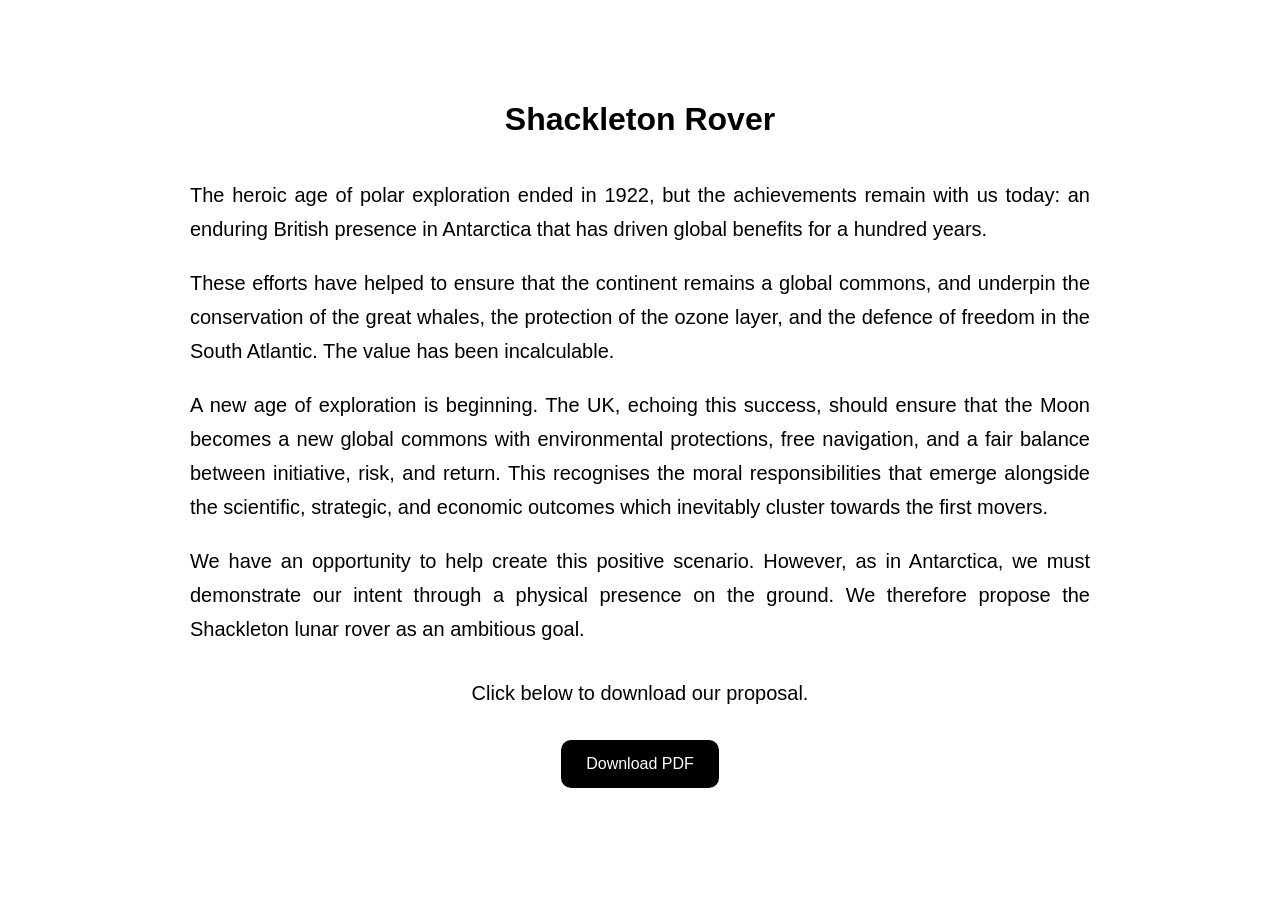
==== index.html @ 672e3918 "Update index.html" ====
<!DOCTYPE html>
<html>
<head>
  <title>Shackleton Rover</title>
  <meta name="viewport" content="width=device-width, initial-scale=1.0">
</head>
<body style="font-family: Arial; margin: 0; padding: 80px; background: white;">

  <div style="max-width: 900px; margin: 0 auto;">
    <h1 style="text-align: center; margin-bottom: 40px;">Shackleton Rover</h1>

    <div style="text-align: justify; line-height: 1.7; font-size: 20px;">
      <p>
        The heroic age of polar exploration ended in 1922, but the achievements remain with us today: an enduring British presence in Antarctica that has driven global benefits for a hundred years.
      </p>

      <p>
        These efforts have helped to ensure that the continent remains a global commons, and underpin the conservation of the great whales, the protection of the ozone layer, and the defence of freedom in the South Atlantic. The value has been incalculable.
      </p>

      <p>
        A new age of exploration is beginning. The UK, echoing this success, should ensure that the Moon becomes a new global commons with environmental protections, free navigation, and a fair balance between initiative, risk, and return. This recognises the moral responsibilities that emerge alongside the scientific, strategic, and economic outcomes which inevitably cluster towards the first movers.
      </p>

      <p>
        We have an opportunity to help create this positive scenario. However, as in Antarctica, we must demonstrate our intent through a physical presence on the ground. We therefore propose the Shackleton lunar rover as an ambitious goal.
      </p>

      <p style="text-align: center; margin-top: 30px;">
        Click below to download our proposal.
      </p>
    </div>

    <div style="text-align: center; margin-top: 30px;">
      <a href="PublicBriefing.pdf" download style="
        display: inline-block;
        padding: 15px 25px;
        background: black;
        color: white;
        text-decoration: none;
        border-radius: 10px;
      ">
        Download PDF
      </a>
    </div>
  </div>

</body>
</html>
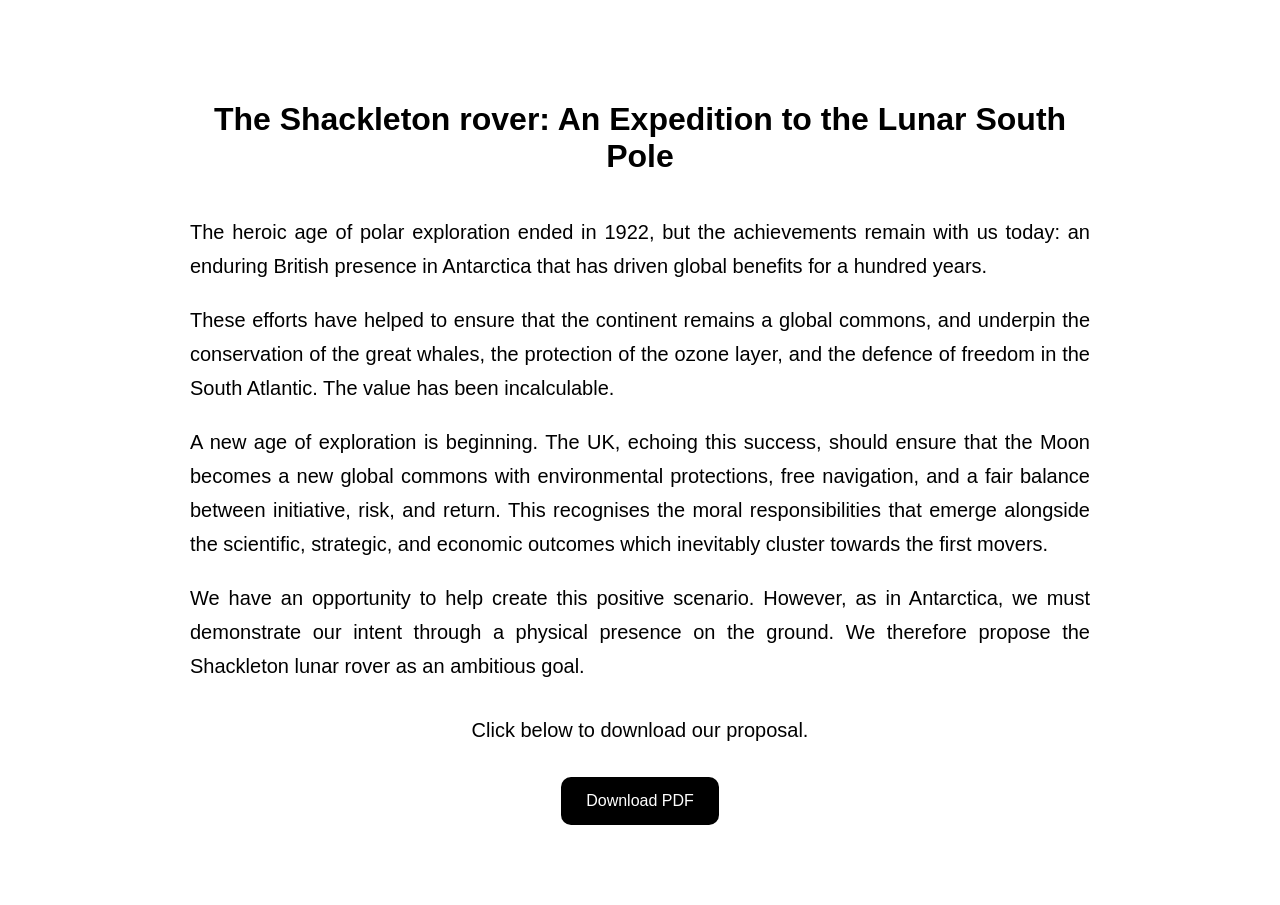
==== commit adfead70: "Update index.html" ====
--- a/index.html
+++ b/index.html
@@ -1,13 +1,13 @@
 <!DOCTYPE html>
 <html>
 <head>
-  <title>Shackleton Rover</title>
+  <title>The Shackleton rover:  An Expedition to the Lunar South Pole</title>
   <meta name="viewport" content="width=device-width, initial-scale=1.0">
 </head>
 <body style="font-family: Arial; margin: 0; padding: 80px; background: white;">
 
   <div style="max-width: 900px; margin: 0 auto;">
-    <h1 style="text-align: center; margin-bottom: 40px;">Shackleton Rover</h1>
+    <h1 style="text-align: center; margin-bottom: 40px;">The Shackleton rover:  An Expedition to the Lunar South Pole</h1>
 
     <div style="text-align: justify; line-height: 1.7; font-size: 20px;">
       <p>
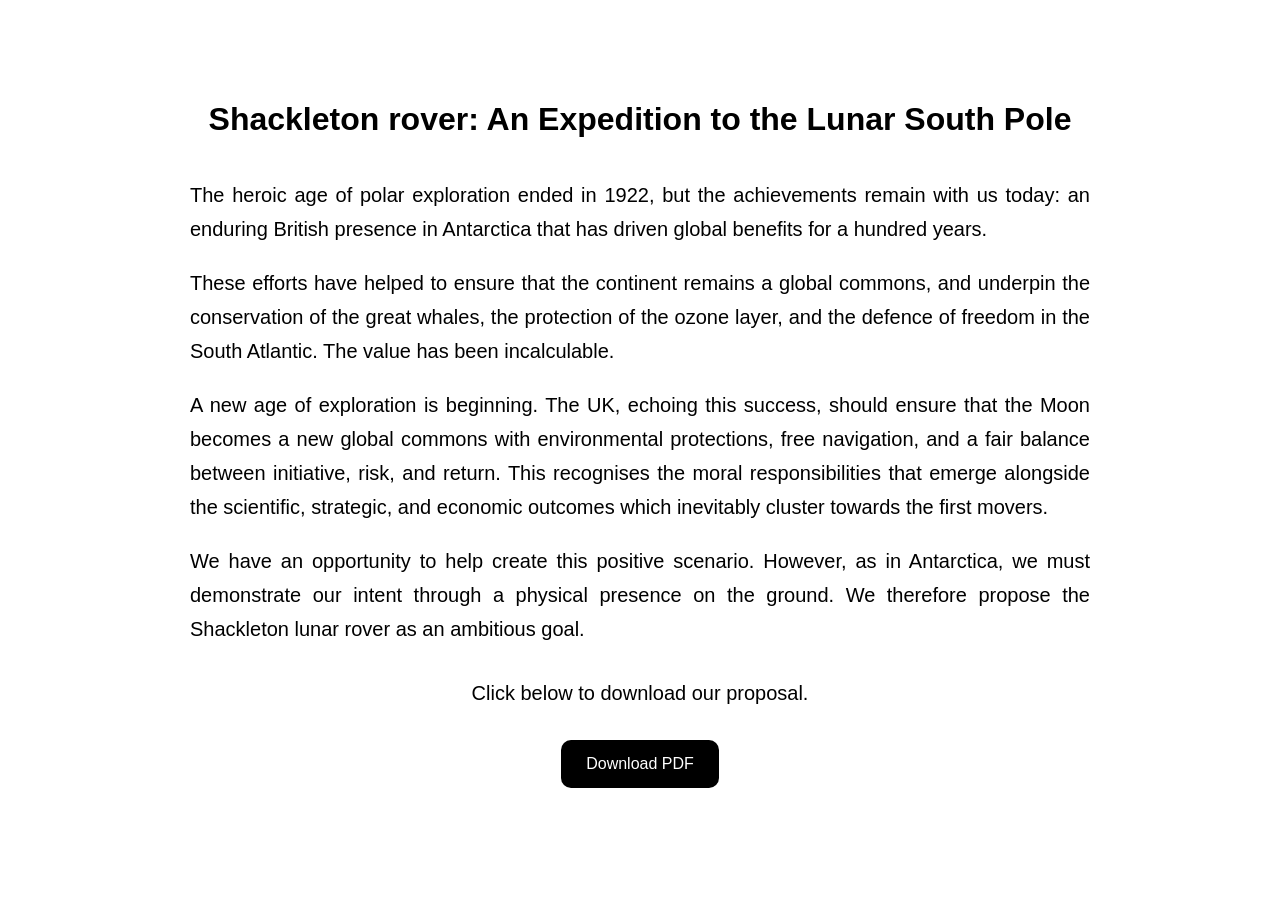
==== commit c6086a1c: "Update index.html" ====
--- a/index.html
+++ b/index.html
@@ -1,13 +1,13 @@
 <!DOCTYPE html>
 <html>
 <head>
-  <title>The Shackleton rover:  An Expedition to the Lunar South Pole</title>
+  <title>Shackleton rover:  An Expedition to the Lunar South Pole</title>
   <meta name="viewport" content="width=device-width, initial-scale=1.0">
 </head>
 <body style="font-family: Arial; margin: 0; padding: 80px; background: white;">
 
   <div style="max-width: 900px; margin: 0 auto;">
-    <h1 style="text-align: center; margin-bottom: 40px;">The Shackleton rover:  An Expedition to the Lunar South Pole</h1>
+    <h1 style="text-align: center; margin-bottom: 40px;">Shackleton rover:  An Expedition to the Lunar South Pole</h1>
 
     <div style="text-align: justify; line-height: 1.7; font-size: 20px;">
       <p>
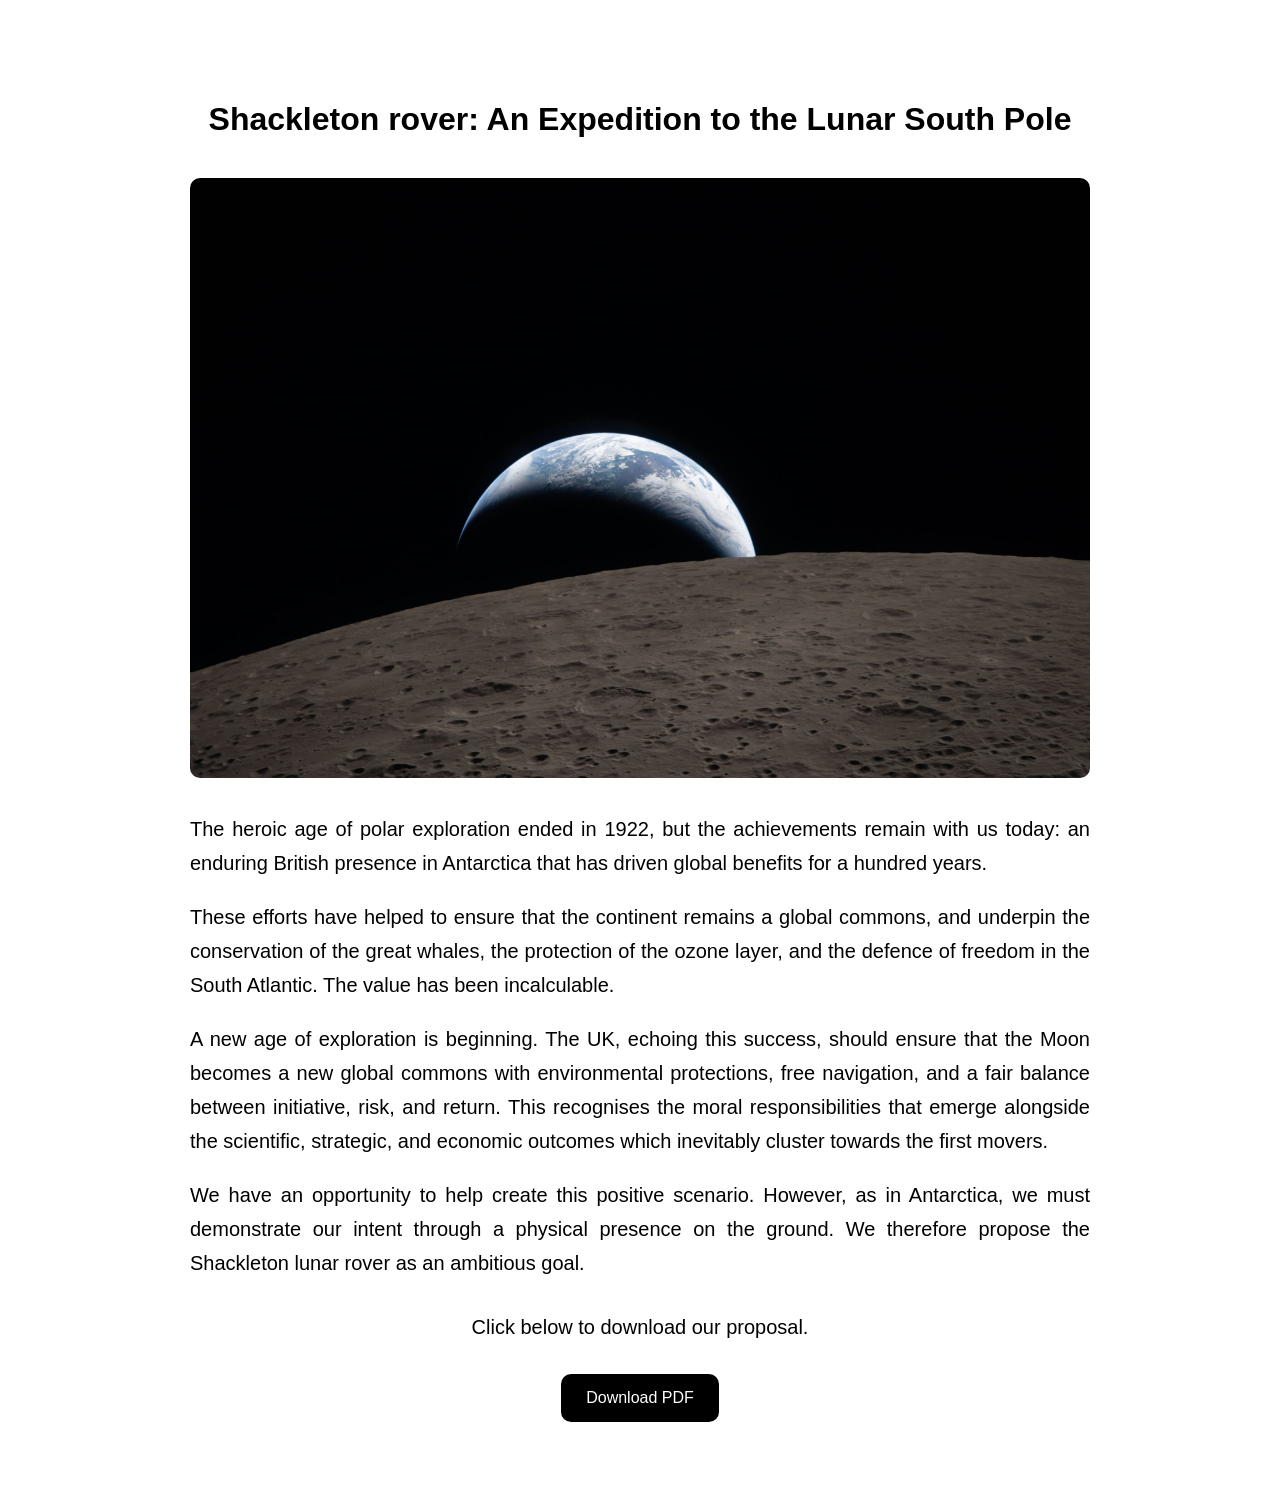
==== commit 2ea426ea: "Update index.html" ====
--- a/index.html
+++ b/index.html
@@ -8,7 +8,13 @@
 
   <div style="max-width: 900px; margin: 0 auto;">
     <h1 style="text-align: center; margin-bottom: 40px;">Shackleton rover:  An Expedition to the Lunar South Pole</h1>
-
+<div style="text-align: center; margin-bottom: 30px;">
+  <img src="earthrise.jpg" alt="NASA image" style="
+    max-width: 100%;
+    height: auto;
+    border-radius: 10px;
+  ">
+</div>
     <div style="text-align: justify; line-height: 1.7; font-size: 20px;">
       <p>
         The heroic age of polar exploration ended in 1922, but the achievements remain with us today: an enduring British presence in Antarctica that has driven global benefits for a hundred years.
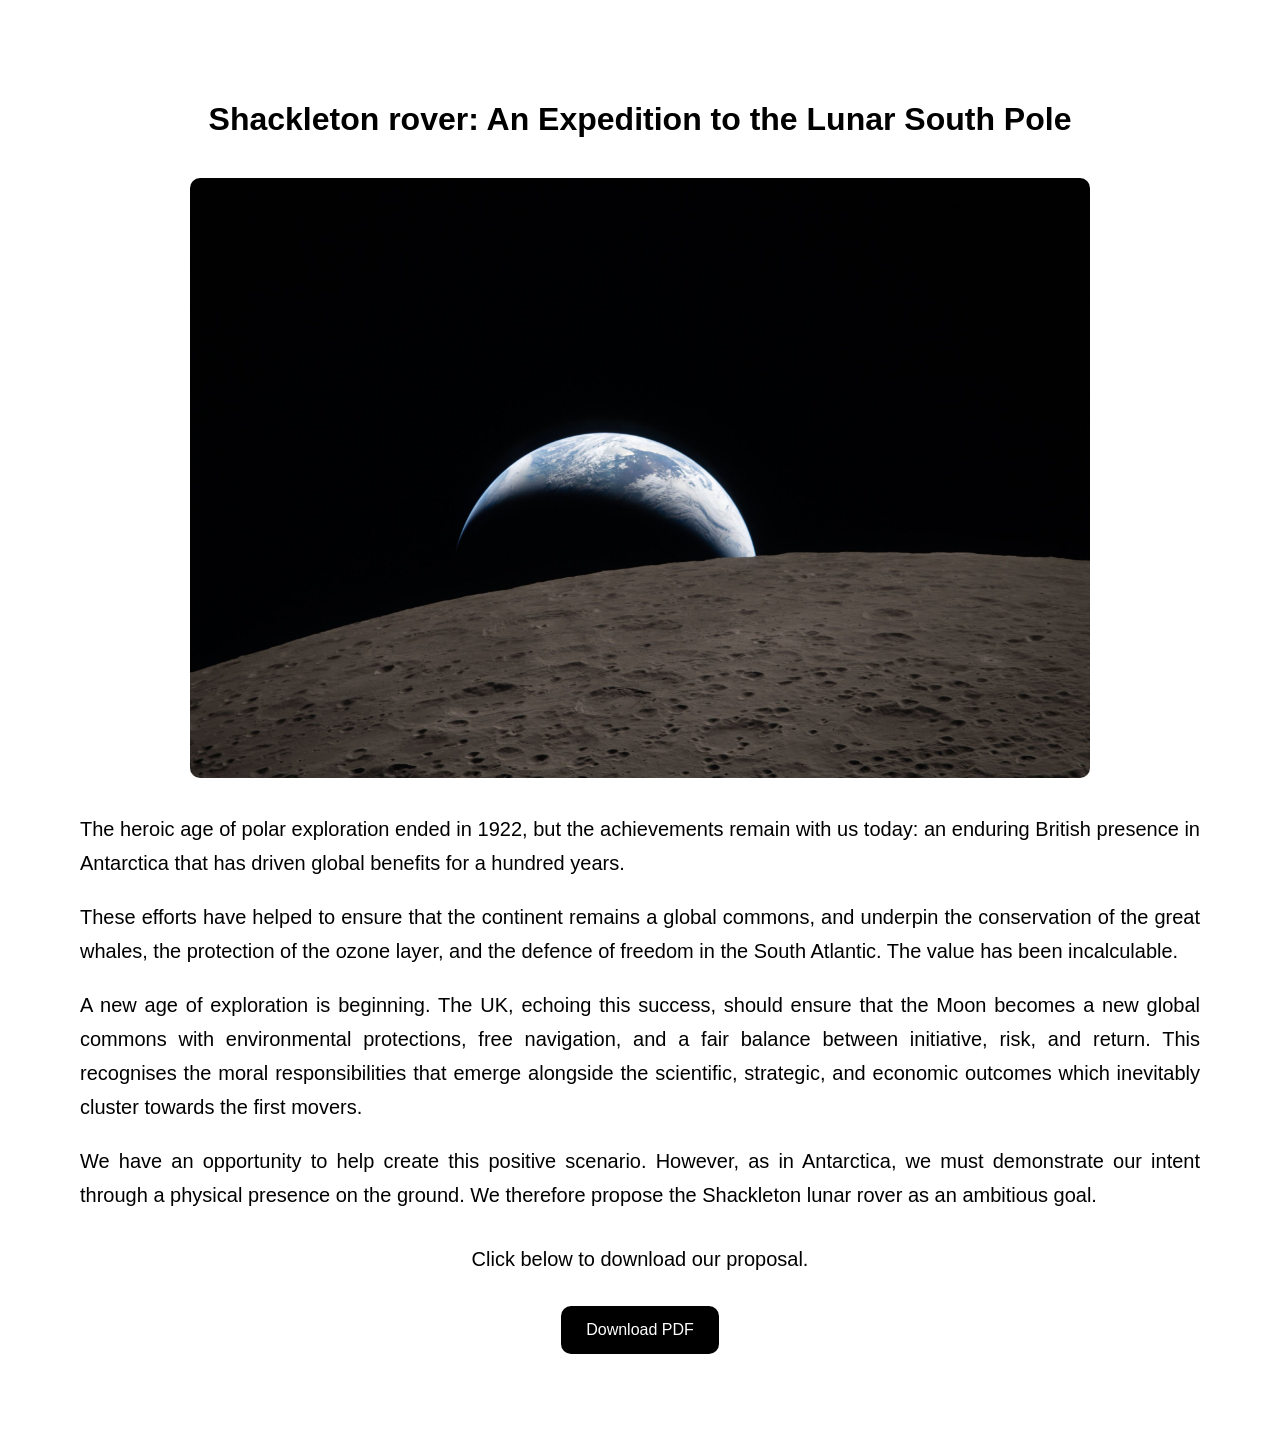
==== commit e720f9ad: "Update index.html" ====
--- a/index.html
+++ b/index.html
@@ -7,13 +7,16 @@
 <body style="font-family: Arial; margin: 0; padding: 80px; background: white;">
 
   <div style="max-width: 900px; margin: 0 auto;">
-    <h1 style="text-align: center; margin-bottom: 40px;">Shackleton rover:  An Expedition to the Lunar South Pole</h1>
+<h1 style="text-align: center; margin-bottom: 40px;">
+  Shackleton rover: An Expedition to the Lunar South Pole
+</h1>
 <div style="text-align: center; margin-bottom: 30px;">
   <img src="earthrise.jpg" alt="NASA image" style="
     max-width: 100%;
     height: auto;
     border-radius: 10px;
   ">
+</div>
 </div>
     <div style="text-align: justify; line-height: 1.7; font-size: 20px;">
       <p>
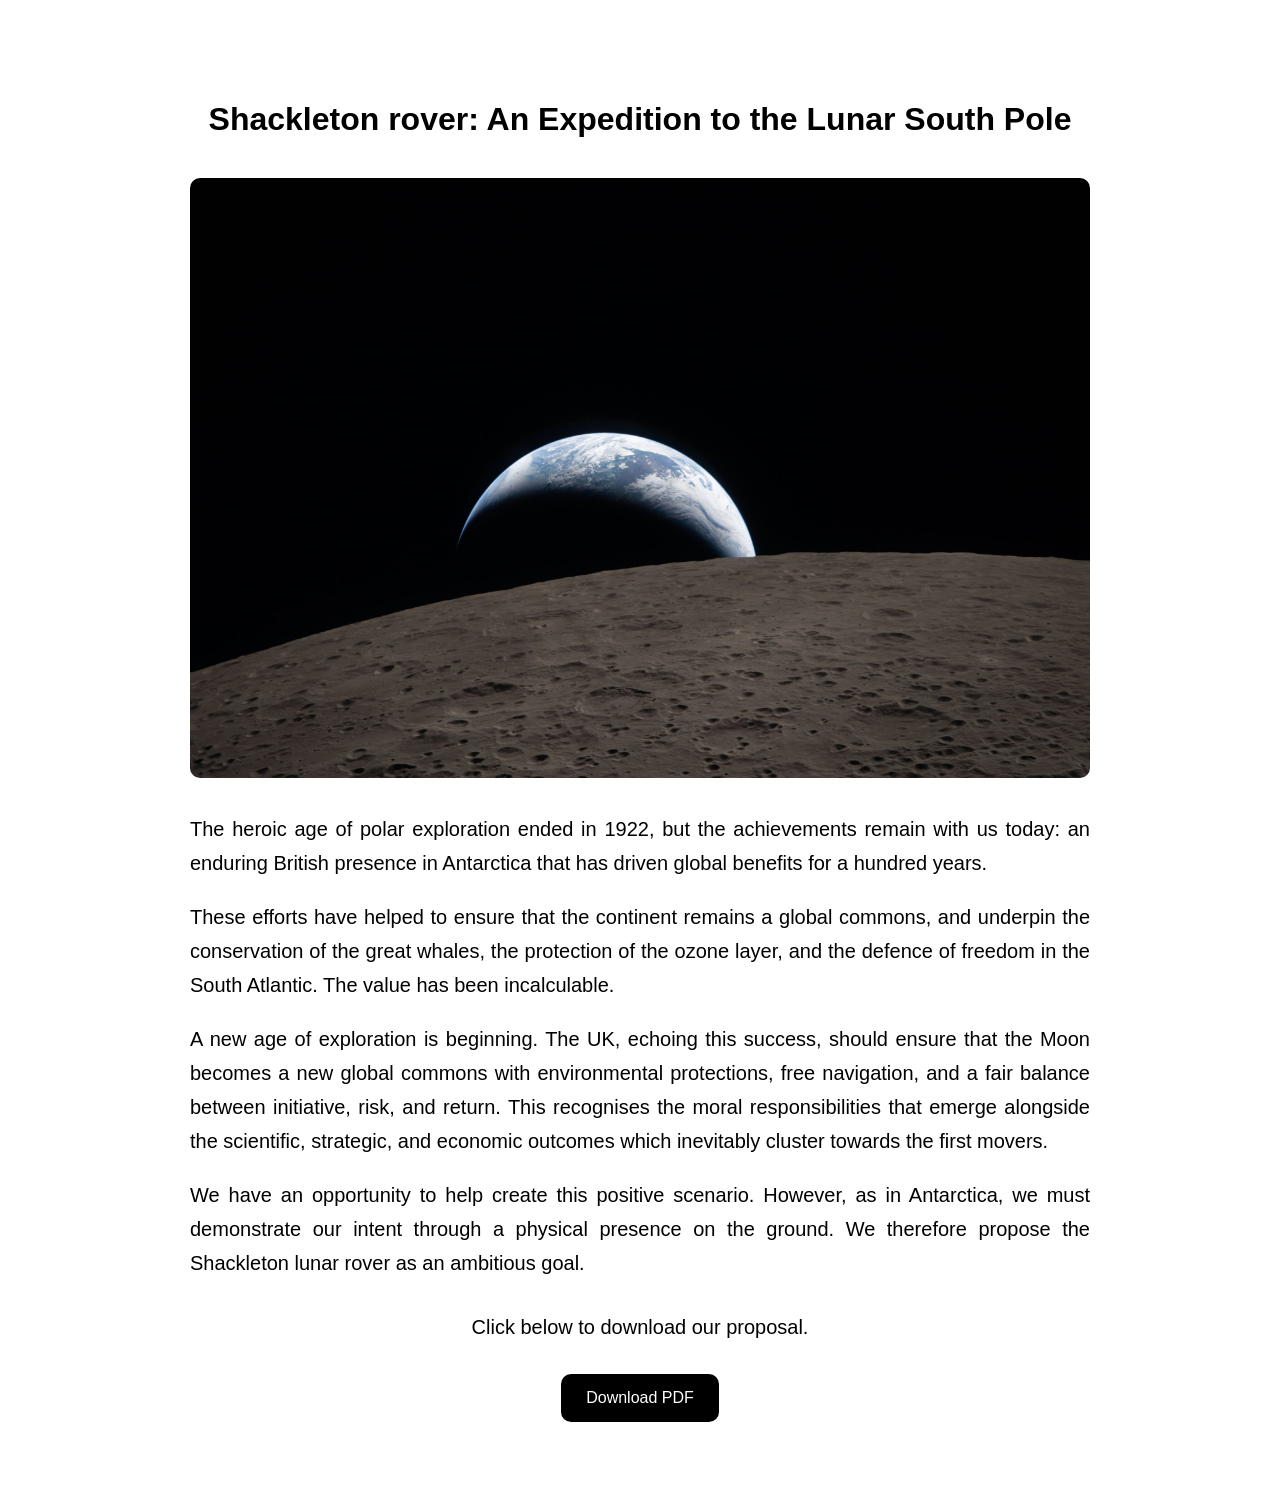
==== commit 62f14108: "Update index.html" ====
--- a/index.html
+++ b/index.html
@@ -6,18 +6,15 @@
 </head>
 <body style="font-family: Arial; margin: 0; padding: 80px; background: white;">
 
-  <div style="max-width: 900px; margin: 0 auto;">
-<h1 style="text-align: center; margin-bottom: 40px;">
-  Shackleton rover: An Expedition to the Lunar South Pole
-</h1>
-<div style="text-align: center; margin-bottom: 30px;">
-  <img src="earthrise.jpg" alt="NASA image" style="
-    max-width: 100%;
-    height: auto;
-    border-radius: 10px;
-  ">
-</div>
-</div>
+    <div style="max-width: 900px; margin: 0 auto;">
+    <h1 style="text-align: center; margin-bottom: 40px;">
+      Shackleton rover: An Expedition to the Lunar South Pole
+    </h1>
+
+    <div style="text-align: center; margin-bottom: 30px;">
+      <img src="./earthrise.jpg" alt="NASA image" style="max-width: 100%; height: auto; border-radius: 10px;">
+    </div>
+
     <div style="text-align: justify; line-height: 1.7; font-size: 20px;">
       <p>
         The heroic age of polar exploration ended in 1922, but the achievements remain with us today: an enduring British presence in Antarctica that has driven global benefits for a hundred years.
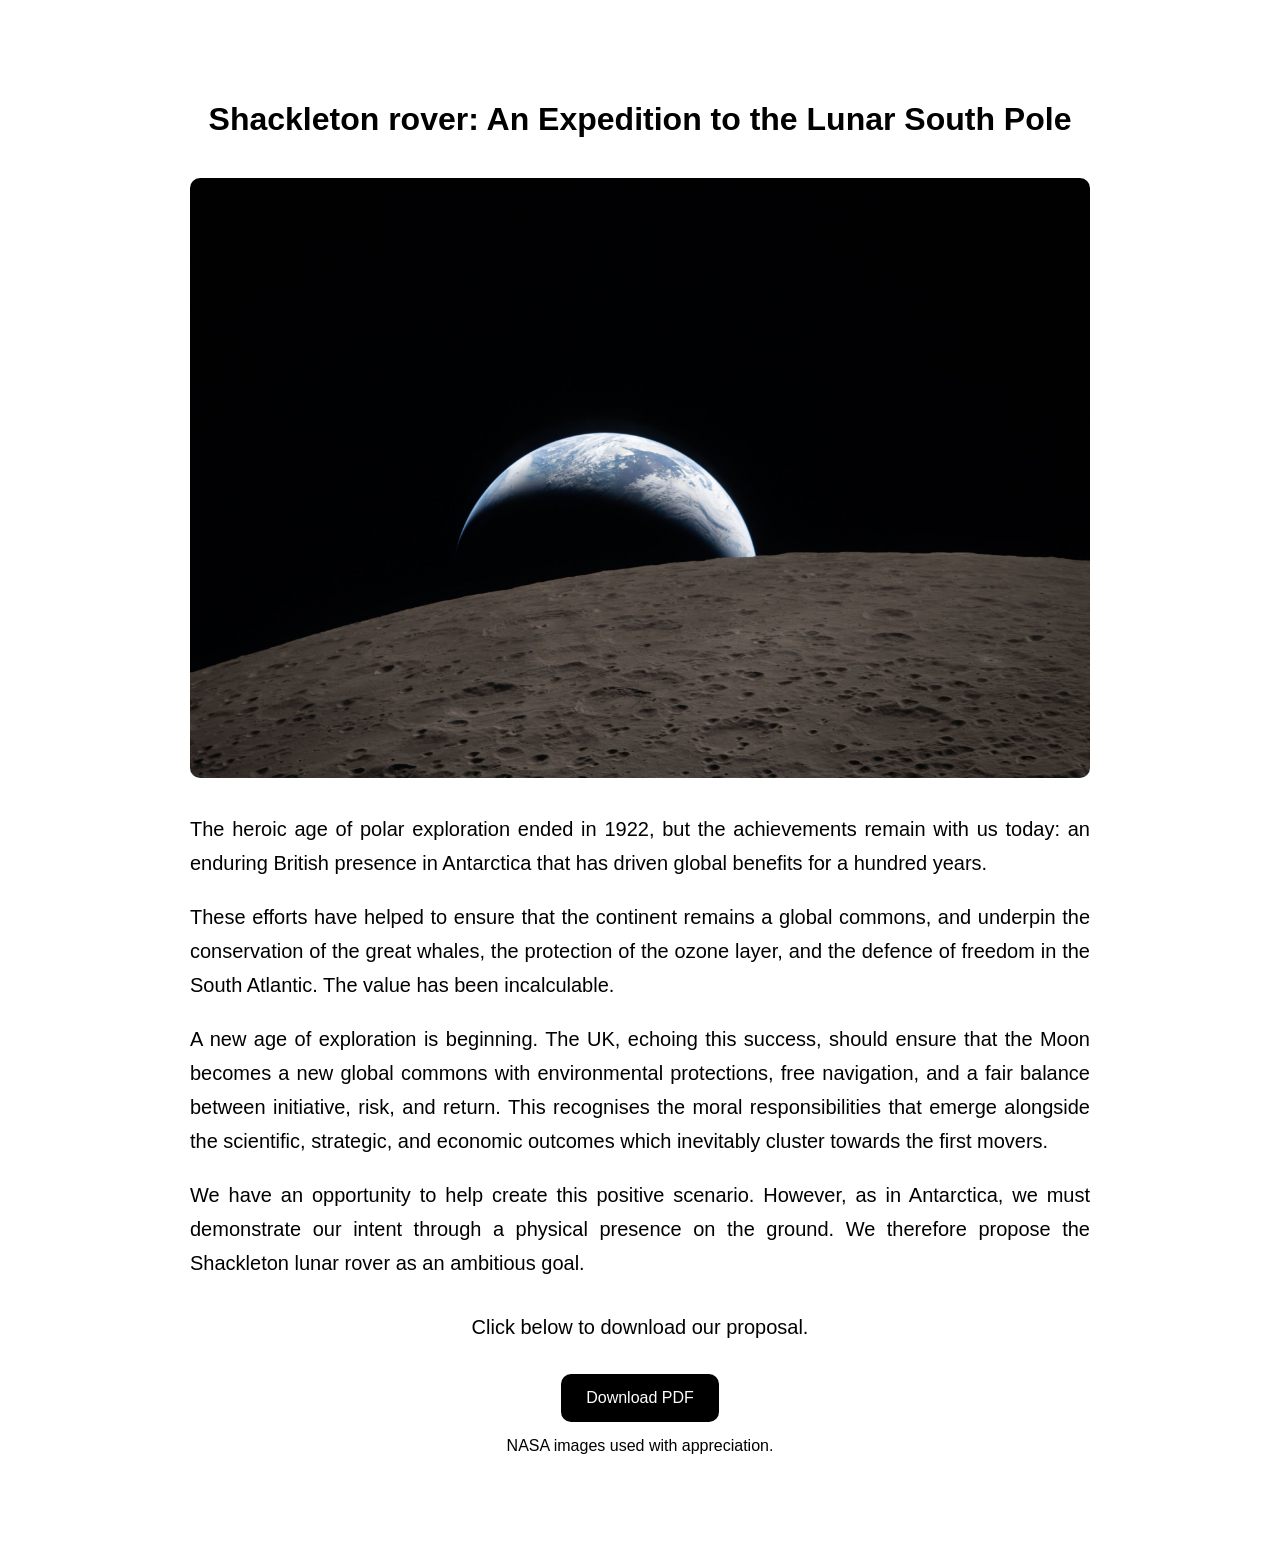
==== commit e5088699: "Update index.html" ====
--- a/index.html
+++ b/index.html
@@ -48,6 +48,10 @@
       ">
         Download PDF
       </a>
+
+       <p style="margin-top: 15px; font-size: 16px;">
+    NASA images used with appreciation.
+  </p>
     </div>
   </div>
 
